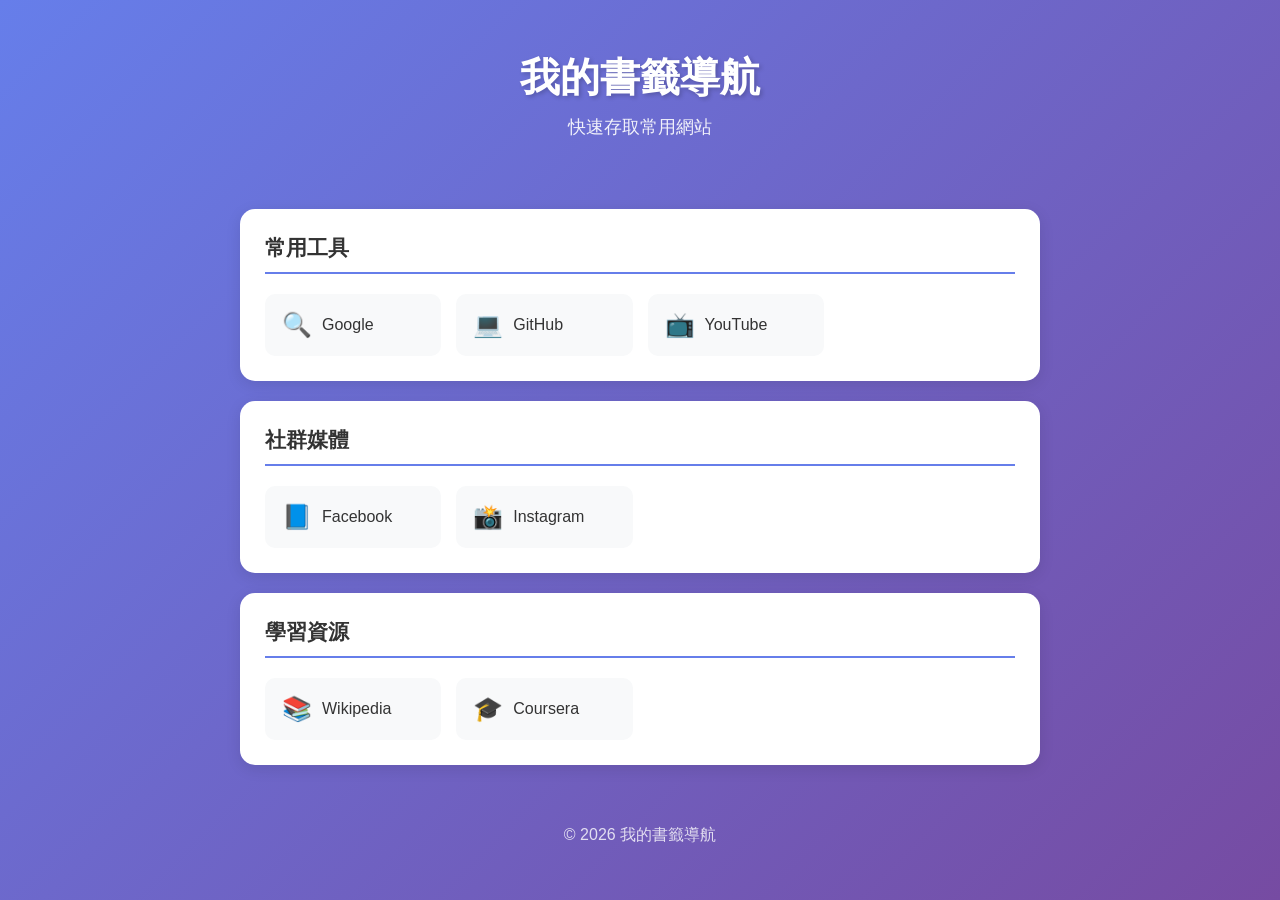
==== index.html @ d98ee021 "v1:建立網誌基礎架構" ====
<!DOCTYPE html>
<html lang="zh-TW">
<head>
    <meta charset="UTF-8">
    <meta name="viewport" content="width=device-width, initial-scale=1.0">
    <title>我的書籤導航</title>
    <link rel="stylesheet" href="style.css">
</head>
<body>
    <div class="container">
        <header>
            <h1>我的書籤導航</h1>
            <p class="subtitle">快速存取常用網站</p>
        </header>

        <main>
            <section class="category">
                <h2>常用工具</h2>
                <div class="links">
                    <a href="https://www.google.com" target="_blank" class="link-card">
                        <span class="icon">🔍</span>
                        <span class="name">Google</span>
                    </a>
                    <a href="https://github.com" target="_blank" class="link-card">
                        <span class="icon">💻</span>
                        <span class="name">GitHub</span>
                    </a>
                    <a href="https://www.youtube.com" target="_blank" class="link-card">
                        <span class="icon">📺</span>
                        <span class="name">YouTube</span>
                    </a>
                </div>
            </section>

            <section class="category">
                <h2>社群媒體</h2>
                <div class="links">
                    <a href="https://www.facebook.com" target="_blank" class="link-card">
                        <span class="icon">📘</span>
                        <span class="name">Facebook</span>
                    </a>
                    <a href="https://www.instagram.com" target="_blank" class="link-card">
                        <span class="icon">📸</span>
                        <span class="name">Instagram</span>
                    </a>
                </div>
            </section>

            <section class="category">
                <h2>學習資源</h2>
                <div class="links">
                    <a href="https://www.wikipedia.org" target="_blank" class="link-card">
                        <span class="icon">📚</span>
                        <span class="name">Wikipedia</span>
                    </a>
                    <a href="https://www.coursera.org" target="_blank" class="link-card">
                        <span class="icon">🎓</span>
                        <span class="name">Coursera</span>
                    </a>
                </div>
            </section>
        </main>

        <footer>
            <p>© 2026 我的書籤導航</p>
        </footer>
    </div>
</body>
</html>
---- style.css ----
* {
    margin: 0;
    padding: 0;
    box-sizing: border-box;
}

body {
    font-family: "Microsoft JhengHei", Arial, sans-serif;
    background: linear-gradient(135deg, #667eea 0%, #764ba2 100%);
    min-height: 100vh;
    padding: 20px;
}

.container {
    max-width: 800px;
    margin: 0 auto;
}

header {
    text-align: center;
    color: white;
    margin-bottom: 40px;
    padding: 30px;
}

header h1 {
    font-size: 2.5rem;
    margin-bottom: 10px;
    text-shadow: 2px 2px 4px rgba(0,0,0,0.2);
}

.subtitle {
    font-size: 1.1rem;
    opacity: 0.9;
}

.category {
    background: white;
    border-radius: 15px;
    padding: 25px;
    margin-bottom: 20px;
    box-shadow: 0 4px 15px rgba(0,0,0,0.1);
}

.category h2 {
    color: #333;
    font-size: 1.3rem;
    margin-bottom: 20px;
    padding-bottom: 10px;
    border-bottom: 2px solid #667eea;
}

.links {
    display: grid;
    grid-template-columns: repeat(auto-fill, minmax(150px, 1fr));
    gap: 15px;
}

.link-card {
    display: flex;
    align-items: center;
    gap: 10px;
    padding: 15px;
    background: #f8f9fa;
    border-radius: 10px;
    text-decoration: none;
    color: #333;
    transition: all 0.3s ease;
    border: 2px solid transparent;
}

.link-card:hover {
    transform: translateY(-3px);
    box-shadow: 0 5px 15px rgba(0,0,0,0.15);
    border-color: #667eea;
    background: white;
}

.icon {
    font-size: 1.5rem;
}

.name {
    font-weight: 500;
}

footer {
    text-align: center;
    color: white;
    margin-top: 40px;
    padding: 20px;
    opacity: 0.8;
}

@media (max-width: 600px) {
    header h1 {
        font-size: 1.8rem;
    }
    
    .links {
        grid-template-columns: repeat(2, 1fr);
    }
}
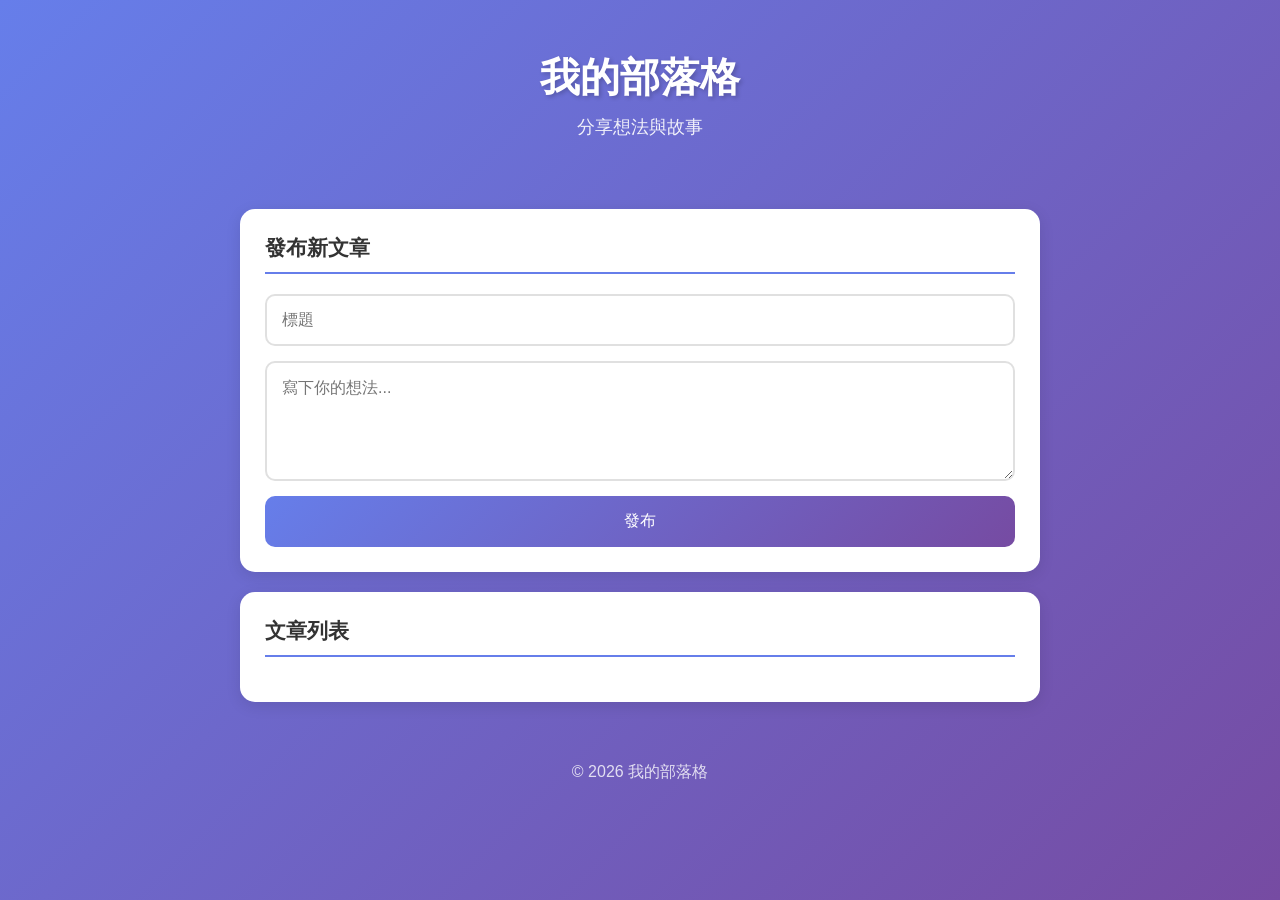
==== commit ddc8e682: "v2: 加入美化樣式與發佈功能" ====
--- a/index.html
+++ b/index.html
@@ -3,67 +3,37 @@
 <head>
     <meta charset="UTF-8">
     <meta name="viewport" content="width=device-width, initial-scale=1.0">
-    <title>我的書籤導航</title>
+    <title>我的部落格</title>
     <link rel="stylesheet" href="style.css">
 </head>
 <body>
     <div class="container">
         <header>
-            <h1>我的書籤導航</h1>
-            <p class="subtitle">快速存取常用網站</p>
+            <h1>我的部落格</h1>
+            <p class="subtitle">分享想法與故事</p>
         </header>
 
         <main>
-            <section class="category">
-                <h2>常用工具</h2>
-                <div class="links">
-                    <a href="https://www.google.com" target="_blank" class="link-card">
-                        <span class="icon">🔍</span>
-                        <span class="name">Google</span>
-                    </a>
-                    <a href="https://github.com" target="_blank" class="link-card">
-                        <span class="icon">💻</span>
-                        <span class="name">GitHub</span>
-                    </a>
-                    <a href="https://www.youtube.com" target="_blank" class="link-card">
-                        <span class="icon">📺</span>
-                        <span class="name">YouTube</span>
-                    </a>
-                </div>
+            <section class="post-form">
+                <h2>發布新文章</h2>
+                <form id="postForm">
+                    <input type="text" id="titleInput" placeholder="標題" required>
+                    <textarea id="contentInput" placeholder="寫下你的想法..." required></textarea>
+                    <button type="submit">發布</button>
+                </form>
             </section>
 
-            <section class="category">
-                <h2>社群媒體</h2>
-                <div class="links">
-                    <a href="https://www.facebook.com" target="_blank" class="link-card">
-                        <span class="icon">📘</span>
-                        <span class="name">Facebook</span>
-                    </a>
-                    <a href="https://www.instagram.com" target="_blank" class="link-card">
-                        <span class="icon">📸</span>
-                        <span class="name">Instagram</span>
-                    </a>
-                </div>
-            </section>
-
-            <section class="category">
-                <h2>學習資源</h2>
-                <div class="links">
-                    <a href="https://www.wikipedia.org" target="_blank" class="link-card">
-                        <span class="icon">📚</span>
-                        <span class="name">Wikipedia</span>
-                    </a>
-                    <a href="https://www.coursera.org" target="_blank" class="link-card">
-                        <span class="icon">🎓</span>
-                        <span class="name">Coursera</span>
-                    </a>
-                </div>
+            <section class="posts">
+                <h2>文章列表</h2>
+                <div id="postsContainer"></div>
             </section>
         </main>
 
         <footer>
-            <p>© 2026 我的書籤導航</p>
+            <p>© 2026 我的部落格</p>
         </footer>
     </div>
+
+    <script src="script.js"></script>
 </body>
 </html>
--- a/style.css
+++ b/style.css
@@ -34,7 +34,7 @@
     opacity: 0.9;
 }
 
-.category {
+main section {
     background: white;
     border-radius: 15px;
     padding: 25px;
@@ -42,7 +42,7 @@
     box-shadow: 0 4px 15px rgba(0,0,0,0.1);
 }
 
-.category h2 {
+main section h2 {
     color: #333;
     font-size: 1.3rem;
     margin-bottom: 20px;
@@ -50,38 +50,90 @@
     border-bottom: 2px solid #667eea;
 }
 
-.links {
-    display: grid;
-    grid-template-columns: repeat(auto-fill, minmax(150px, 1fr));
+#postForm {
+    display: flex;
+    flex-direction: column;
     gap: 15px;
 }
 
-.link-card {
-    display: flex;
-    align-items: center;
-    gap: 10px;
+#postForm input,
+#postForm textarea {
     padding: 15px;
+    border: 2px solid #e0e0e0;
+    border-radius: 10px;
+    font-size: 1rem;
+    font-family: inherit;
+    transition: border-color 0.3s;
+}
+
+#postForm input:focus,
+#postForm textarea:focus {
+    outline: none;
+    border-color: #667eea;
+}
+
+#postForm textarea {
+    min-height: 120px;
+    resize: vertical;
+}
+
+#postForm button {
+    padding: 15px 30px;
+    background: linear-gradient(135deg, #667eea 0%, #764ba2 100%);
+    color: white;
+    border: none;
+    border-radius: 10px;
+    font-size: 1rem;
+    cursor: pointer;
+    transition: transform 0.3s, box-shadow 0.3s;
+}
+
+#postForm button:hover {
+    transform: translateY(-2px);
+    box-shadow: 0 5px 15px rgba(102,126,234,0.4);
+}
+
+.post-item {
+    padding: 20px;
     background: #f8f9fa;
     border-radius: 10px;
-    text-decoration: none;
-    color: #333;
-    transition: all 0.3s ease;
-    border: 2px solid transparent;
+    margin-bottom: 15px;
+    border-left: 4px solid #667eea;
+    animation: fadeIn 0.3s ease;
 }
 
-.link-card:hover {
-    transform: translateY(-3px);
-    box-shadow: 0 5px 15px rgba(0,0,0,0.15);
-    border-color: #667eea;
-    background: white;
+.post-item h3 {
+    color: #333;
+    margin-bottom: 10px;
+    font-size: 1.2rem;
 }
 
-.icon {
-    font-size: 1.5rem;
+.post-item p {
+    color: #666;
+    line-height: 1.6;
 }
 
-.name {
-    font-weight: 500;
+.post-item .time {
+    color: #999;
+    font-size: 0.85rem;
+    margin-top: 10px;
+}
+
+.empty-message {
+    color: #999;
+    text-align: center;
+    padding: 20px;
+}
+
+@keyframes fadeIn {
+    from {
+        opacity: 0;
+        transform: translateY(-10px);
+    }
+    to {
+        opacity: 1;
+        transform: translateY(0);
+    }
 }
 
 footer {
@@ -96,8 +148,4 @@
     header h1 {
         font-size: 1.8rem;
     }
-    
-    .links {
-        grid-template-columns: repeat(2, 1fr);
-    }
 }
